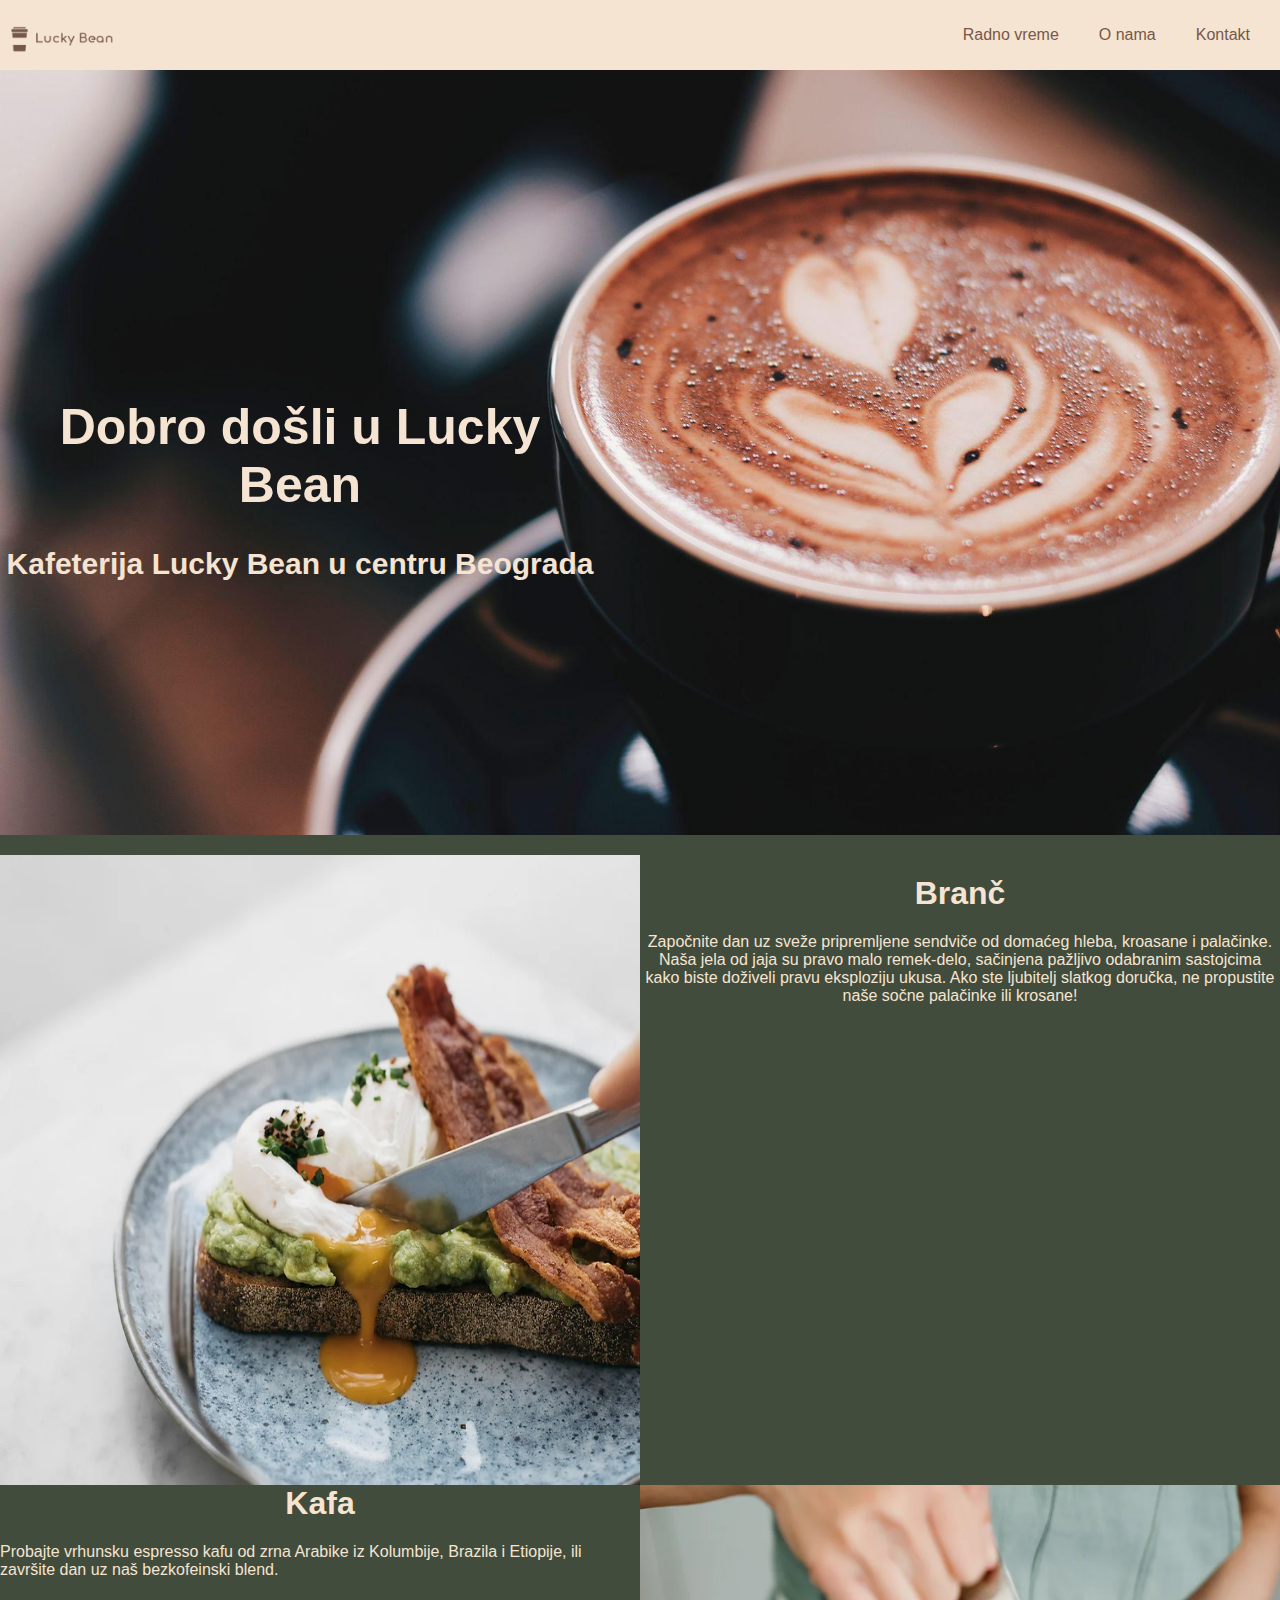
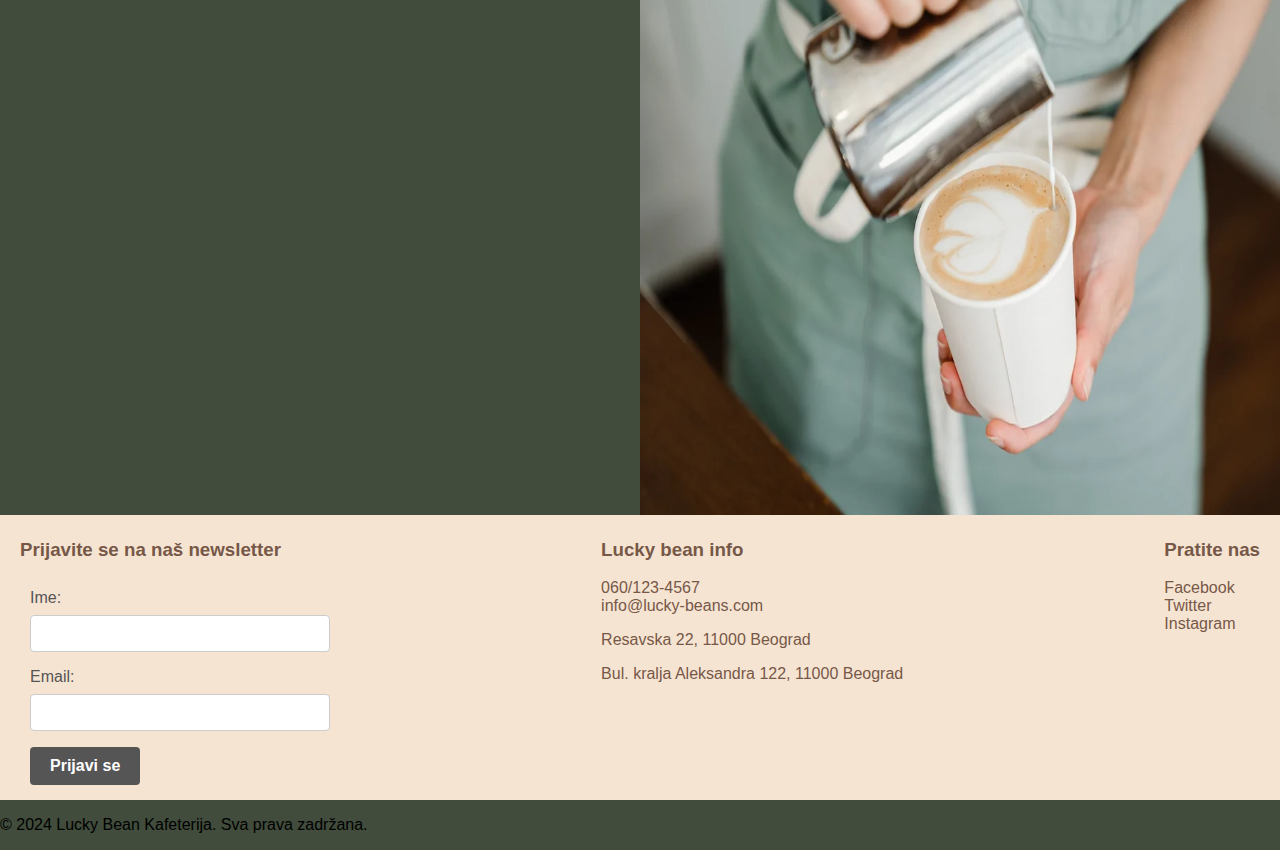
==== index.html @ 69b1a3d5 "Update index.html" ====
<!DOCTYPE html>

<head>
    <meta charset="UTF-8">
    <meta name="viewport" content="width=device-width, initial-scale=1.0">
    <meta name="description" content="Lucky Bean kafeterija u centru Beograda nudi jutarnju kafu, branč, sveže kroasane i najbolje espresso napitke od Arabike. Posetite nas za vrhunsko iskustvo.">
    <meta name="keywords" content="kafeterija Beograd, kafeterija centar, Lucky Bean kafeterija, jutarnja kafa, espresso kafa, kafeterija doručak, kafa Arabika, branč u Beogradu, kroasani, sveža kafa, najbolja kafeterija u Beogradu, Beograd kafeterije">
    <title>Lucky Bean - Najbolja kafeterija u Beogradu</title>
    <link rel="stylesheet" href="style/style2.css">
    <link rel="icon" href="icon.png">
</head>
<body>
    <header>
        <img class="logo" src="img/bean logo.PNG" alt="Lucky Bean logo - najbolja kafeterija u Beogradu">
        <nav>
            <ul class="nav-meni">
                 <li><a href="pages/hours.html" title="Pogledajte radno vreme Lucky Bean kafeterije">Radno vreme</a></li>
                <li><a href="pages/about.html" title="Saznajte više o kafeteriji Lucky Bean">O nama</a></li>
                <li><a href="pages/contact.html" title="Kontaktirajte kafeteriju Lucky Bean">Kontakt</a></li>
            </ul>
        </nav>
    </header>
    <main>
        <div class="hero-image">
            <div class="hero-card">
                <h1>Dobro došli u Lucky Bean</h1>
                <p>Kafeterija Lucky Bean u centru Beograda</p>
            </div>
        </div>
      <div class="meni">
        <div class="card-eat">
            <div class="slika1">
                <img src="img/imagecompressor/eat-min.jpg" alt="Branč u Beogradu sa svežim kroasanima i domaćim hlebom">
            </div>
            <div class="tekst1"> 
                <h1>Branč</h1>
                <p>Započnite dan uz sveže pripremljene sendviče od domaćeg hleba, kroasane i palačinke. Naša jela od jaja su pravo malo remek-delo, sačinjena pažljivo odabranim sastojcima kako biste doživeli pravu eksploziju ukusa. Ako ste ljubitelj slatkog doručka, ne propustite naše sočne palačinke ili krosane!</p>
            </div>
        </div>
        
            <div class="card-drink">
                <div class="slika2">
                    <img src="img/drink.jpg" alt="Espresso kafa od Arabike u Lucky Bean kafeteriji">
                </div>
                <div class="tekst2">
                    <h1>Kafa</h1>
                    <p>Probajte vrhunsku espresso kafu od zrna Arabike iz Kolumbije, Brazila i Etiopije, ili završite dan uz naš bezkofeinski blend.</p>
                    </p>
                </div>
             </div>
            </div>
              
        <div class="kontakt-info">
            <div class="news">
                <h3>Prijavite se na naš newsletter</h3>
    <form>
        <label for="name">Ime:</label>
        <input type="text" id="name" name="name" required>
        <label for="email">Email:</label>
        <input type="email" id="email" name="email" required>
        <button type="submit">Prijavi se</button>
    </form>
            </div>
            <div class="nase-informacije">
                <h3>Lucky bean info</h3>
                <a href="tel:+381601234567" title="Pozovite Lucky Bean">060/123-4567</a><br>
                <a href="mailto:info@lucky-beans.com" title="Pošaljite email Lucky Bean kafeteriji">info@lucky-beans.com</a>
                <p>Resavska 22, 11000 Beograd</p>
                <p>Bul. kralja Aleksandra 122, 11000 Beograd </p>
            </div>
            <div class="mreze">
               <h3>Pratite nas</h3>
            <a href="#" target="_blank">Facebook</a>
            <a href="#" target="_blank">Twitter</a>
            <a href="#" target="_blank">Instagram</a>
            </div>
        </div>
    </main>
    <footer>
        <p>&copy; 2024 Lucky Bean Kafeterija. Sva prava zadržana.</p>
    </footer>
</body>
---- style/style2.css ----
.kontakt-info,.mreze a,.nav-meni li a,form{color:var(--BROWN)}form,nav{padding:10px}input,textarea{box-sizing:border-box}.logo,button{cursor:pointer}.card-eat .tekst1,.forma,.forma h1,.radnovreme,.radnovreme h1,.radnovreme ul,.tekst,.tekst1 h1 p,.tekst2 h1 p,h1,input,textarea{text-align:center}.hero-image,.sati{background-repeat:no-repeat;background-size:cover}:root{--TAMNA:#414c3c;--CAPP:#c59d90;--KREM:#f6e4d2;--BROWN:#765848}body,html{margin:0;padding:0;background-color:var(--TAMNA);font-family:'Gill Sans','Gill Sans MT',Calibri,'Trebuchet MS',sans-serif}.forma,.kontakt-info,header,nav{display:flex;background-color:var(--KREM)}header{justify-content:flex-end;align-items:center}nav{justify-content:space-between;align-items:center}.logo{width:120px;margin-right:auto}.nav-meni{list-style:none;display:flex;justify-content:space-between;align-items:center}.nav-meni ul li{margin-right:25px;font-size:medium;display:inline-block;position:relative}.nav-meni li a{text-decoration:none;padding:0 20px;transition:none}.nav-meni a:hover{color:#7c9172}.hero-image{background-image:url(../img/imagecompressor/hero-min.jpg);height:85vh;display:flex;align-items:center;justify-content:left}.hero-image .hero-card{width:600px;text-align:center;height:150px}.hero-image .hero-card h1{color:var(--KREM);font-size:50px;font-weight:700}.hero-image .hero-card p{font-size:30px;font-weight:700;color:var(--KREM)}.meni{width:100%;height:140vh}.card-eat .slika1{width:50%;height:70vh;float:left}.card-drink .slika2,.card-eat .tekst1{width:50%;height:70vh;float:right}.slika1 img,.slika2 img{width:100%;height:70vh}.card-eat .tekst1{justify-content:center;color:var(--KREM)}.tekst1 h1 p{position:relative;top:100px}.tekst2 h1 p{position:relative;top:150px}.card-drink .tekst2{width:80vw;color:var(--KREM)}.kontakt-info{justify-content:space-between;flex-wrap:wrap;padding:5px 20px}.mreze a{display:flex;margin:auto;text-decoration:none}form{border-radius:8px;width:300px}button:hover{background-color:var(--CAPP);transition:.5s;background-color:#414c3c}.forma{margin:30px 30px 30px 90px;align-items:center;justify-content:center;height:80vh;width:85vw;border-radius:25px;padding:20px}.forma h1{color:#555;font-family:cursive}.radnovreme h1,.tekst h2{font-family:cursive;color:#f6e4d2}label{display:block;margin-bottom:8px;color:#555}input,textarea{width:100%;padding:10px;margin-bottom:16px;border:1px solid #ccc;border-radius:4px}button{background-color:var(--BROWN);color:var(--KREM);font-weight:bolder;background-color:#555;color:#fff;padding:10px 20px;border:none;border-radius:4px;font-size:16px}.about1{width:100%;height:72vh}.slikaa,.tekst{background-color:#f6e4d2;width:46%;height:70vh;margin-top:10px}.tekst h1{font-size:24px}.tekst h2{font-size:28px}.tekst{margin-left:20px;float:left;border-radius:15px;font-size:18px}.slikaa{margin-right:40px;float:right}.slikaa img{margin-top:10px;margin-left:20px;width:95%;height:95%}.donjideo{margin-right:0;margin-top:30px;width:100%;height:13.5vh;background-color:#765848}.donjideo img{position:relative;height:90px;width:100px;animation:6s linear infinite move;margin-left:50vw;margin-top:50px;transform:translateX(-50%) translateY(-50%)}@keyframes move{50%{transform:translateX(50vw) translateY(-50%)}50.001%{transform:translateX(-60vw) translateY(-50%)}}.radnovreme ul,h1{margin-top:20px;list-style:none}.radnovreme h2,.radnovreme ul{margin-top:20px}.radnovreme{justify-content:center;background-color:rgba(124,145,114,.8);border-radius:8px;height:40vh;width:40%;margin:180px auto auto}.radnovreme h1{font-weight:600}.radnovreme li{font-size:large;font-style:italic;color:#282e24;font-weight:900}.sati{background-image:url('../img/Gallery\ of\ Steel\ Moment\ Coffee\ Shop\ and\ Bakery\ _\ Assemble\ Project\ \ -\ 20.jpeg');height:100vh}.nase-informacije a{color:inherit;text-decoration:none}
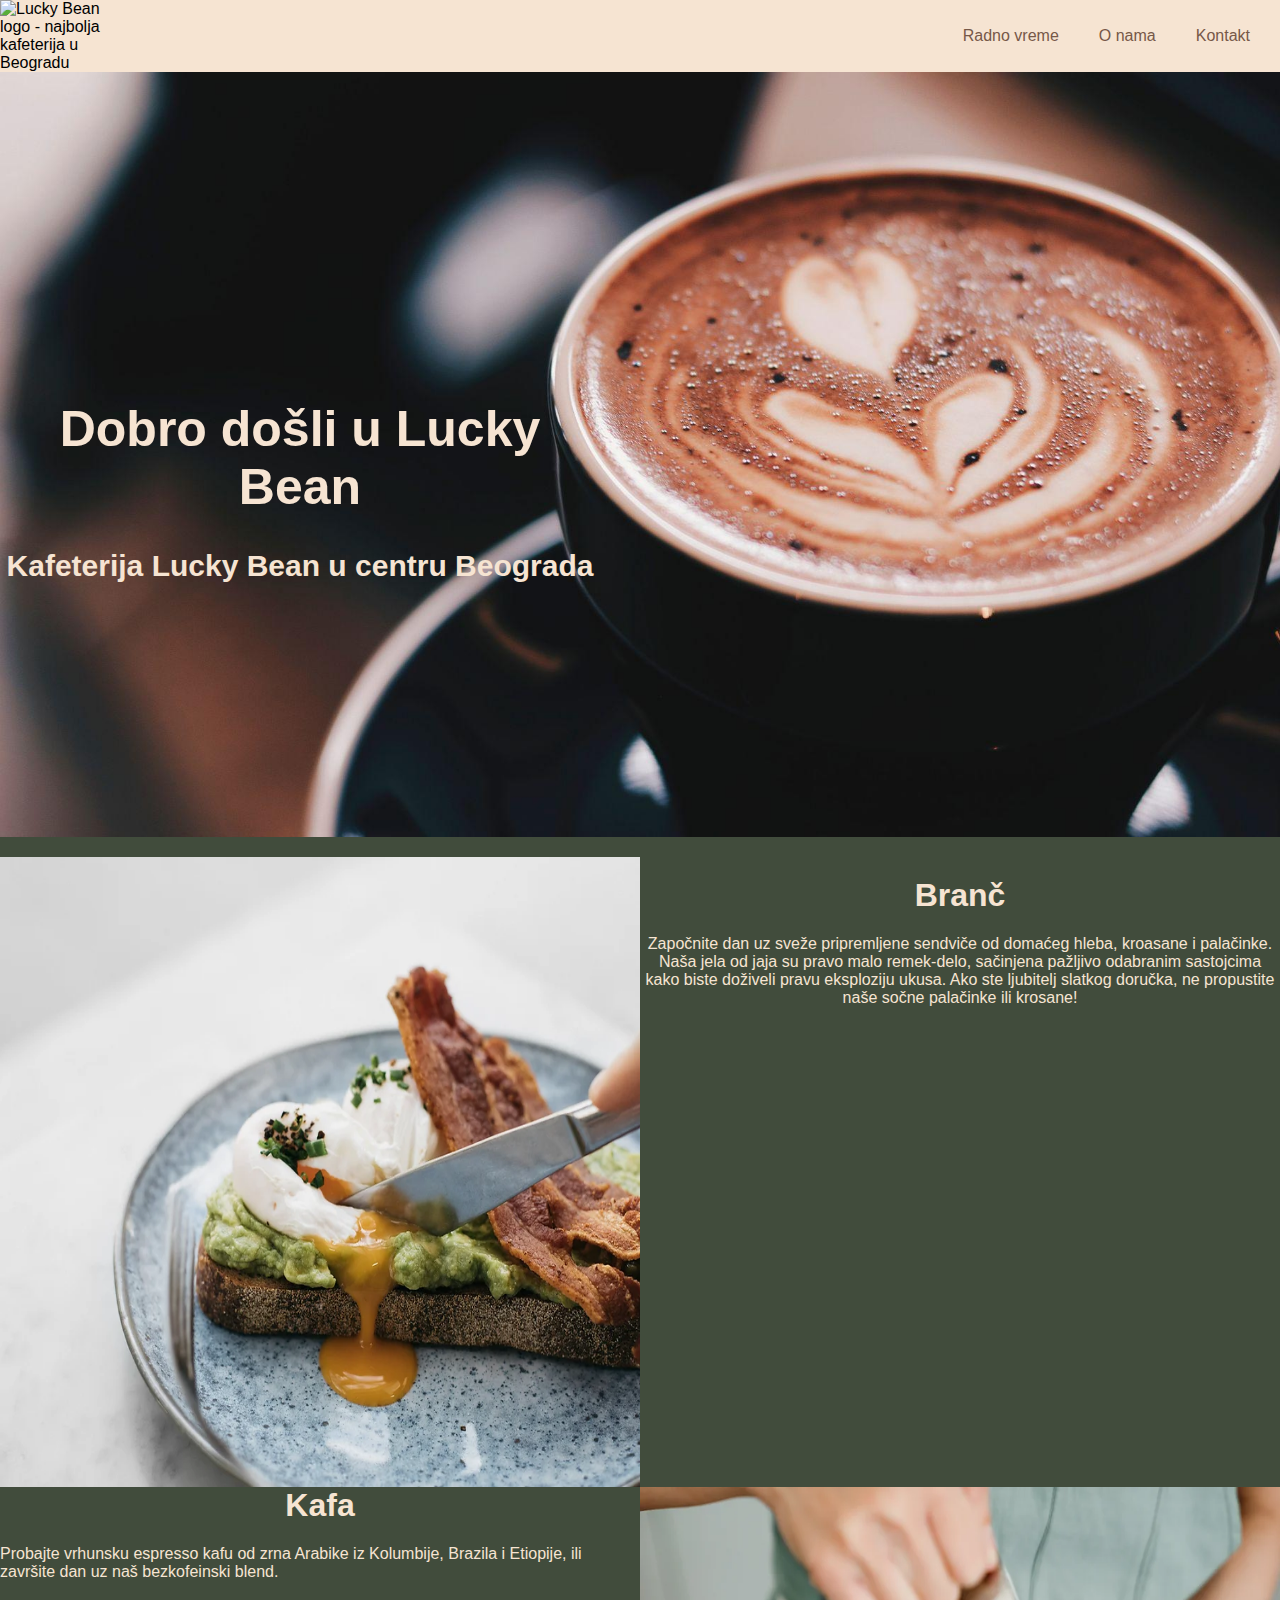
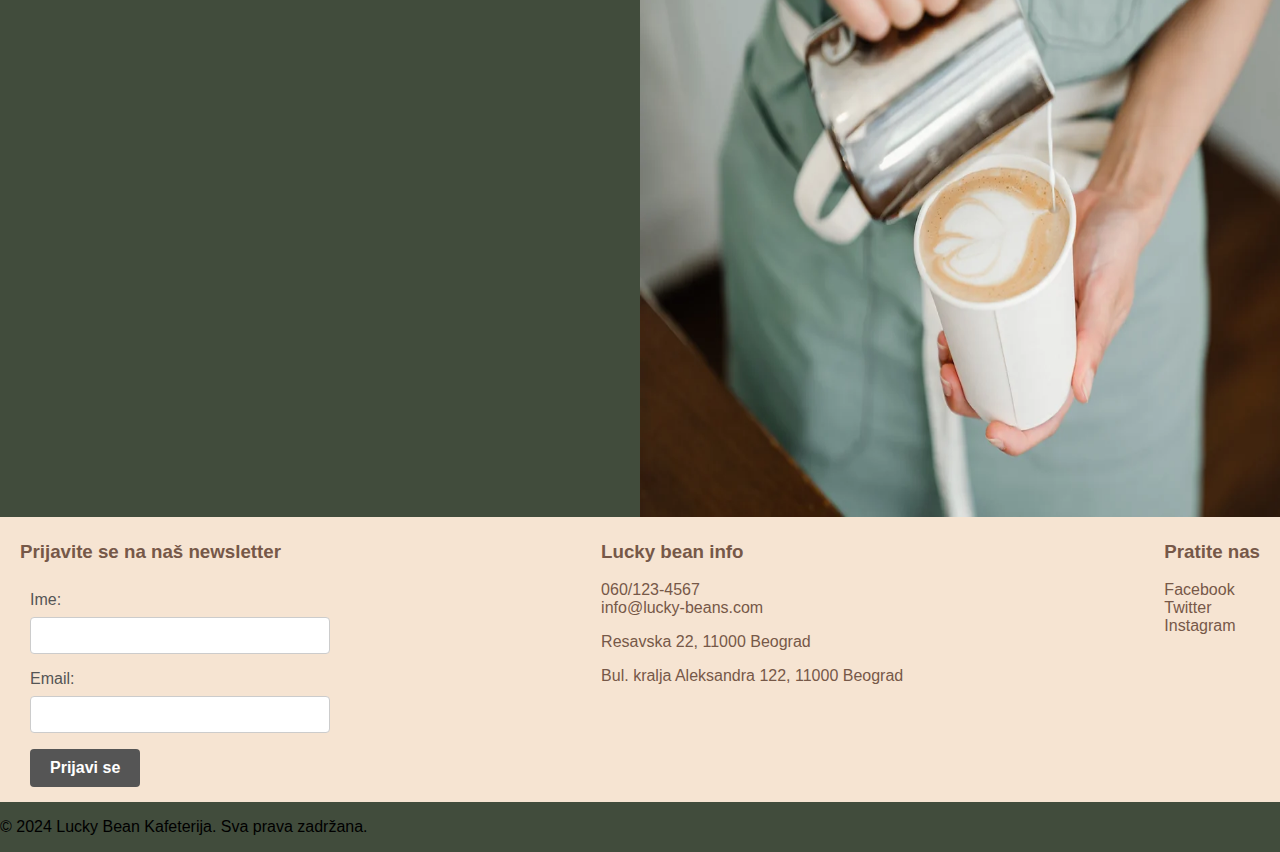
==== commit f14b5b3f: "Update index.html" ====
--- a/index.html
+++ b/index.html
@@ -11,7 +11,7 @@
 </head>
 <body>
     <header>
-        <img class="logo" src="img/bean logo.PNG" alt="Lucky Bean logo - najbolja kafeterija u Beogradu">
+        <img class="logo" src="img/bean-logo.PNG" alt="Lucky Bean logo - najbolja kafeterija u Beogradu">
         <nav>
             <ul class="nav-meni">
                  <li><a href="pages/hours.html" title="Pogledajte radno vreme Lucky Bean kafeterije">Radno vreme</a></li>
@@ -45,7 +45,6 @@
                 <div class="tekst2">
                     <h1>Kafa</h1>
                     <p>Probajte vrhunsku espresso kafu od zrna Arabike iz Kolumbije, Brazila i Etiopije, ili završite dan uz naš bezkofeinski blend.</p>
-                    </p>
                 </div>
              </div>
             </div>
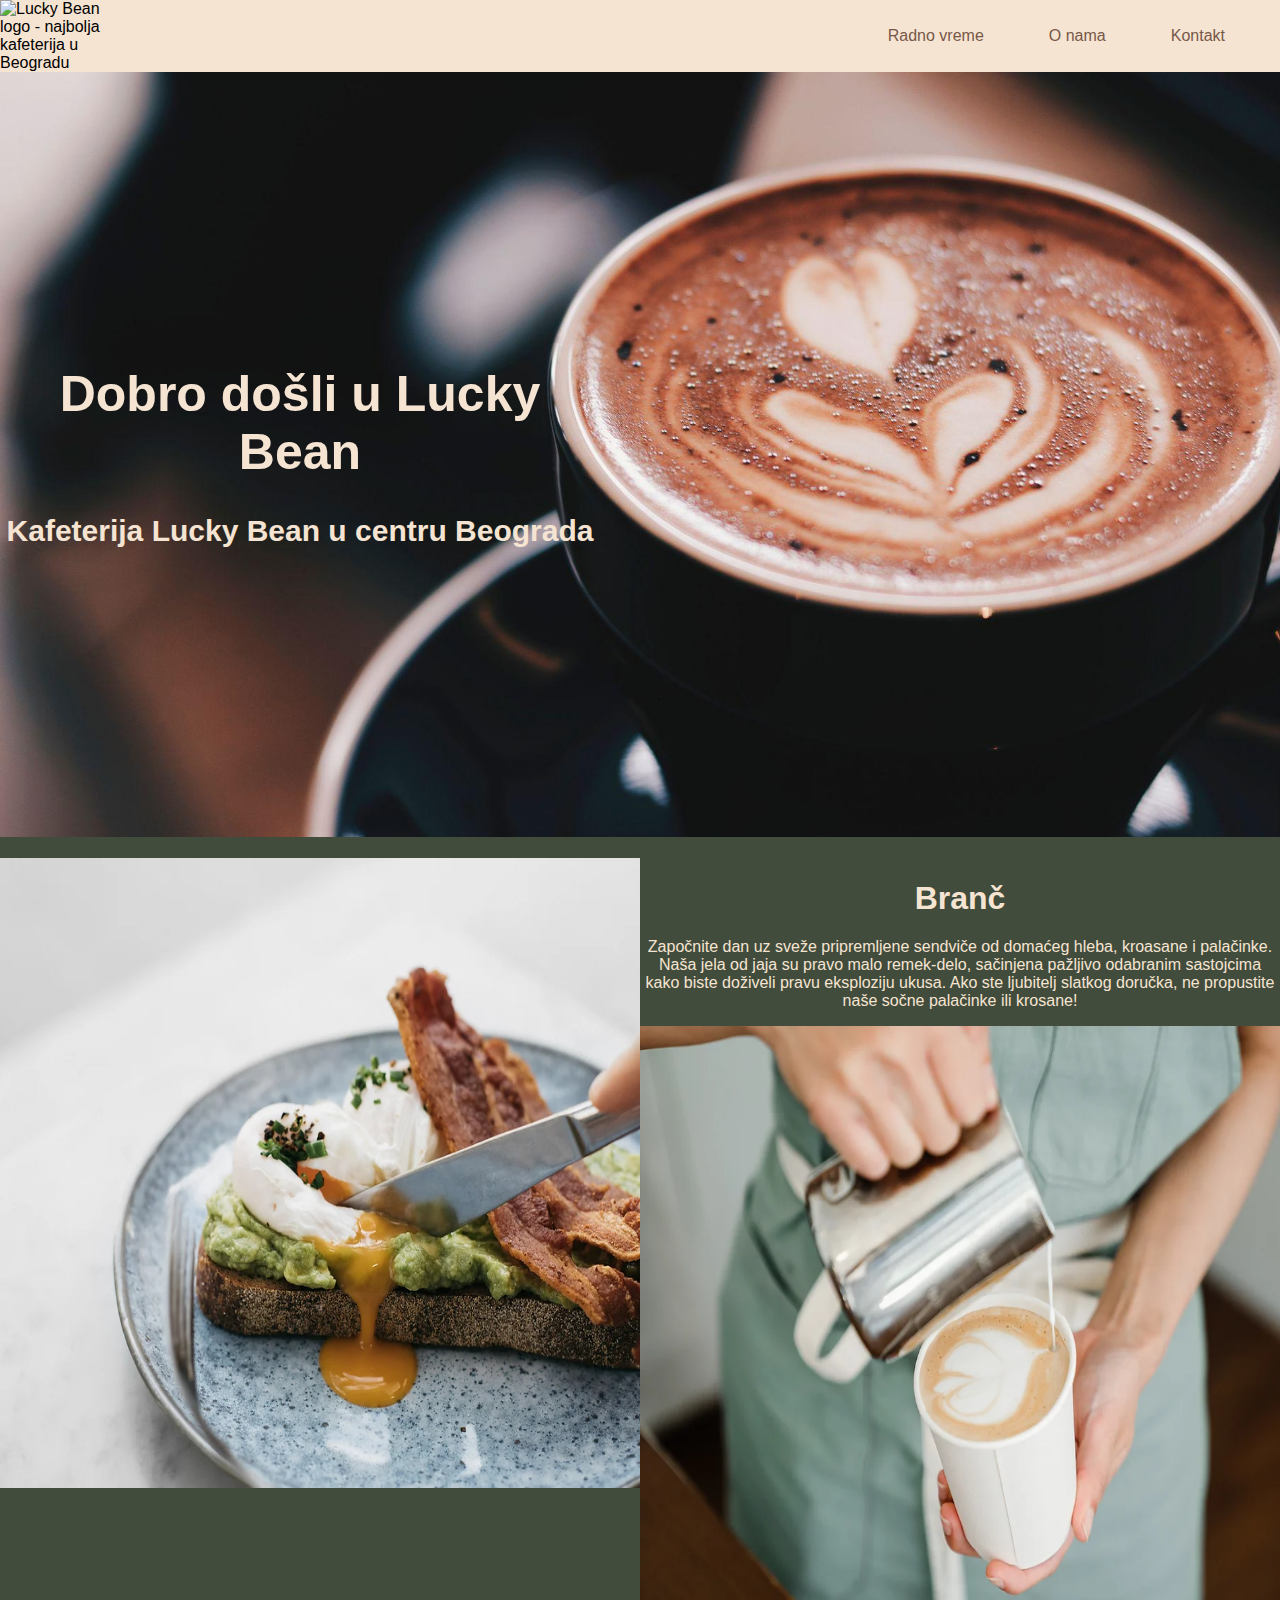
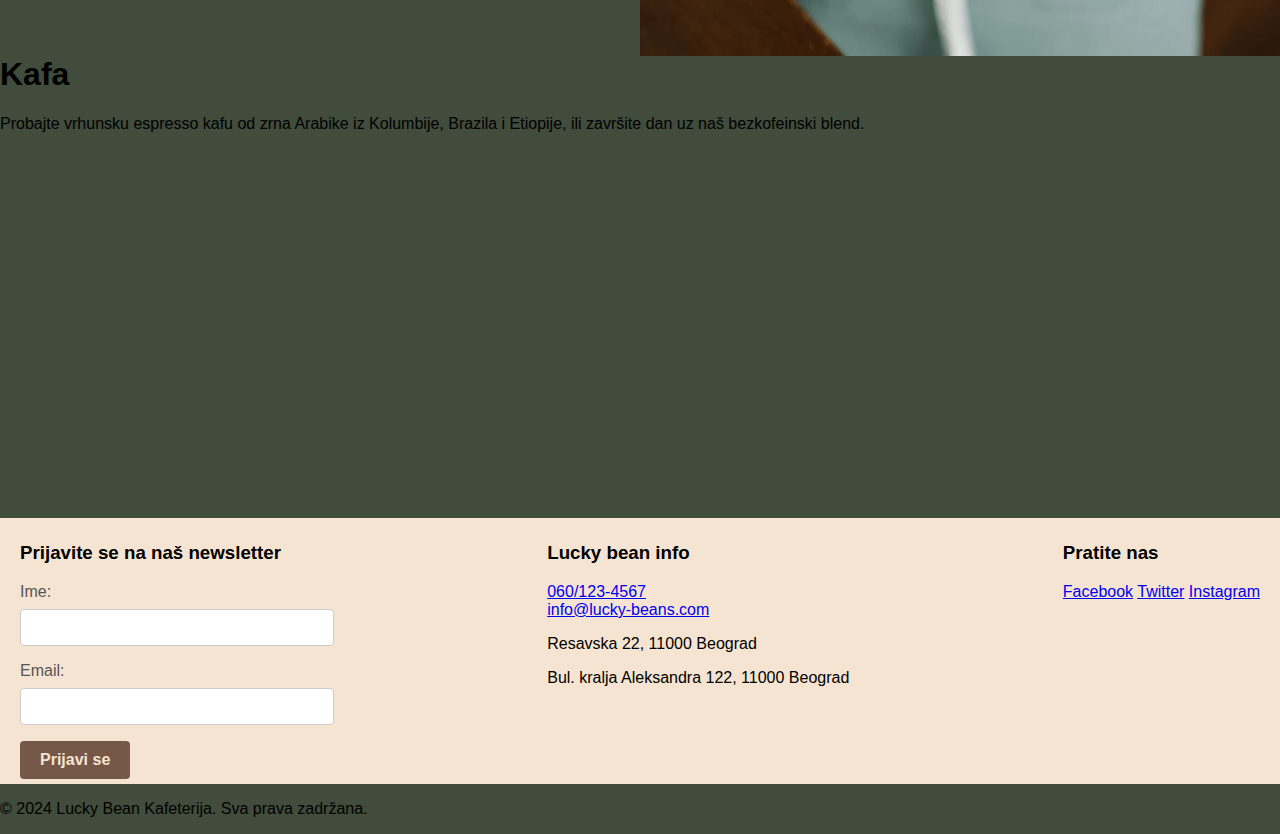
==== commit 1e10690d: "Update index.html" ====
--- a/index.html
+++ b/index.html
@@ -6,7 +6,7 @@
     <meta name="description" content="Lucky Bean kafeterija u centru Beograda nudi jutarnju kafu, branč, sveže kroasane i najbolje espresso napitke od Arabike. Posetite nas za vrhunsko iskustvo.">
     <meta name="keywords" content="kafeterija Beograd, kafeterija centar, Lucky Bean kafeterija, jutarnja kafa, espresso kafa, kafeterija doručak, kafa Arabika, branč u Beogradu, kroasani, sveža kafa, najbolja kafeterija u Beogradu, Beograd kafeterije">
     <title>Lucky Bean - Najbolja kafeterija u Beogradu</title>
-    <link rel="stylesheet" href="style/style2.css">
+    <link rel="stylesheet" href="style/style.css">
     <link rel="icon" href="icon.png">
 </head>
 <body>
--- a/style/style.css
+++ b/style/style.css
@@ -0,0 +1,192 @@
+:root {
+    --TAMNA: #414c3c;
+    --CAPP: #c59d90;
+    --KREM: #f6e4d2;
+    --BROWN: #765848;
+}
+
+body, html {
+    margin: 0;
+    padding: 0;
+    background-color: var(--TAMNA);
+    font-family: 'Gill Sans', 'Gill Sans MT', Calibri, 'Trebuchet MS', sans-serif;
+}
+
+.logo {
+    width: 120px;
+    margin-right: auto;
+    cursor: pointer;
+}
+
+header {
+    display: flex;
+    justify-content: flex-end;
+    align-items: center;
+    background-color: var(--KREM);
+}
+
+nav {
+    display: flex;
+    justify-content: space-between;
+    align-items: center;
+    padding: 10px;
+}
+
+.nav-meni {
+    list-style: none;
+    display: flex;
+    justify-content: space-between;
+    align-items: center;
+    margin: 0;
+    padding: 0;
+}
+
+.nav-meni li {
+    margin-right: 25px;
+    font-size: medium;
+    position: relative;
+}
+
+.nav-meni li a {
+    text-decoration: none;
+    color: var(--BROWN);
+    padding: 0 20px;
+    transition: color 0.3s;
+}
+
+.nav-meni li a:hover {
+    color: #7c9172;
+}
+
+.hero-image {
+    background-image: url(../img/imagecompressor/hero-min.jpg);
+    height: 85vh;
+    display: flex;
+    align-items: center;
+    justify-content: left;
+    background-repeat: no-repeat;
+    background-size: cover;
+}
+
+.hero-image .hero-card {
+    width: 600px;
+    text-align: center;
+}
+
+.hero-image .hero-card h1 {
+    color: var(--KREM);
+    font-size: 50px;
+    font-weight: 700;
+}
+
+.hero-image .hero-card p {
+    font-size: 30px;
+    font-weight: 700;
+    color: var(--KREM);
+}
+
+.meni {
+    width: 100%;
+    height: 140vh;
+}
+
+.card-eat .slika1,
+.card-drink .slika2 {
+    width: 50%;
+    height: 70vh;
+    float: left;
+}
+
+.card-eat .slika1 img,
+.card-drink .slika2 img {
+    width: 100%;
+    height: 100%;
+}
+
+.card-eat .tekst1 {
+    width: 50%;
+    float: right;
+    text-align: center;
+    color: var(--KREM);
+}
+
+.kontakt-info {
+    display: flex;
+    justify-content: space-between;
+    flex-wrap: wrap;
+    padding: 5px 20px;
+    background-color: var(--KREM);
+}
+
+.forma {
+    display: flex;
+    flex-direction: column;
+    align-items: center;
+    justify-content: center;
+    background-color: var(--KREM);
+    border-radius: 8px;
+    padding: 20px;
+    margin: 30px auto;
+    width: 85vw;
+    height: 80vh;
+}
+
+.forma h1 {
+    color: #555;
+    font-family: cursive;
+}
+
+label {
+    display: block;
+    margin-bottom: 8px;
+    color: #555;
+}
+
+input,
+textarea {
+    width: 100%;
+    padding: 10px;
+    margin-bottom: 16px;
+    border: 1px solid #ccc;
+    border-radius: 4px;
+    box-sizing: border-box;
+}
+
+button {
+    background-color: var(--BROWN);
+    color: var(--KREM);
+    font-weight: bolder;
+    padding: 10px 20px;
+    border: none;
+    border-radius: 4px;
+    font-size: 16px;
+    cursor: pointer;
+    transition: background-color 0.5s;
+}
+
+button:hover {
+    background-color: #414c3c;
+}
+
+.donjideo {
+    width: 100%;
+    height: 13.5vh;
+    background-color: var(--BROWN);
+    margin-top: 30px;
+}
+
+.donjideo img {
+    position: relative;
+    height: 90px;
+    width: 100px;
+    animation: move 6s linear infinite;
+}
+
+@keyframes move {
+    50% {
+        transform: translateX(50vw);
+    }
+    50.001% {
+        transform: translateX(-60vw);
+    }
+}
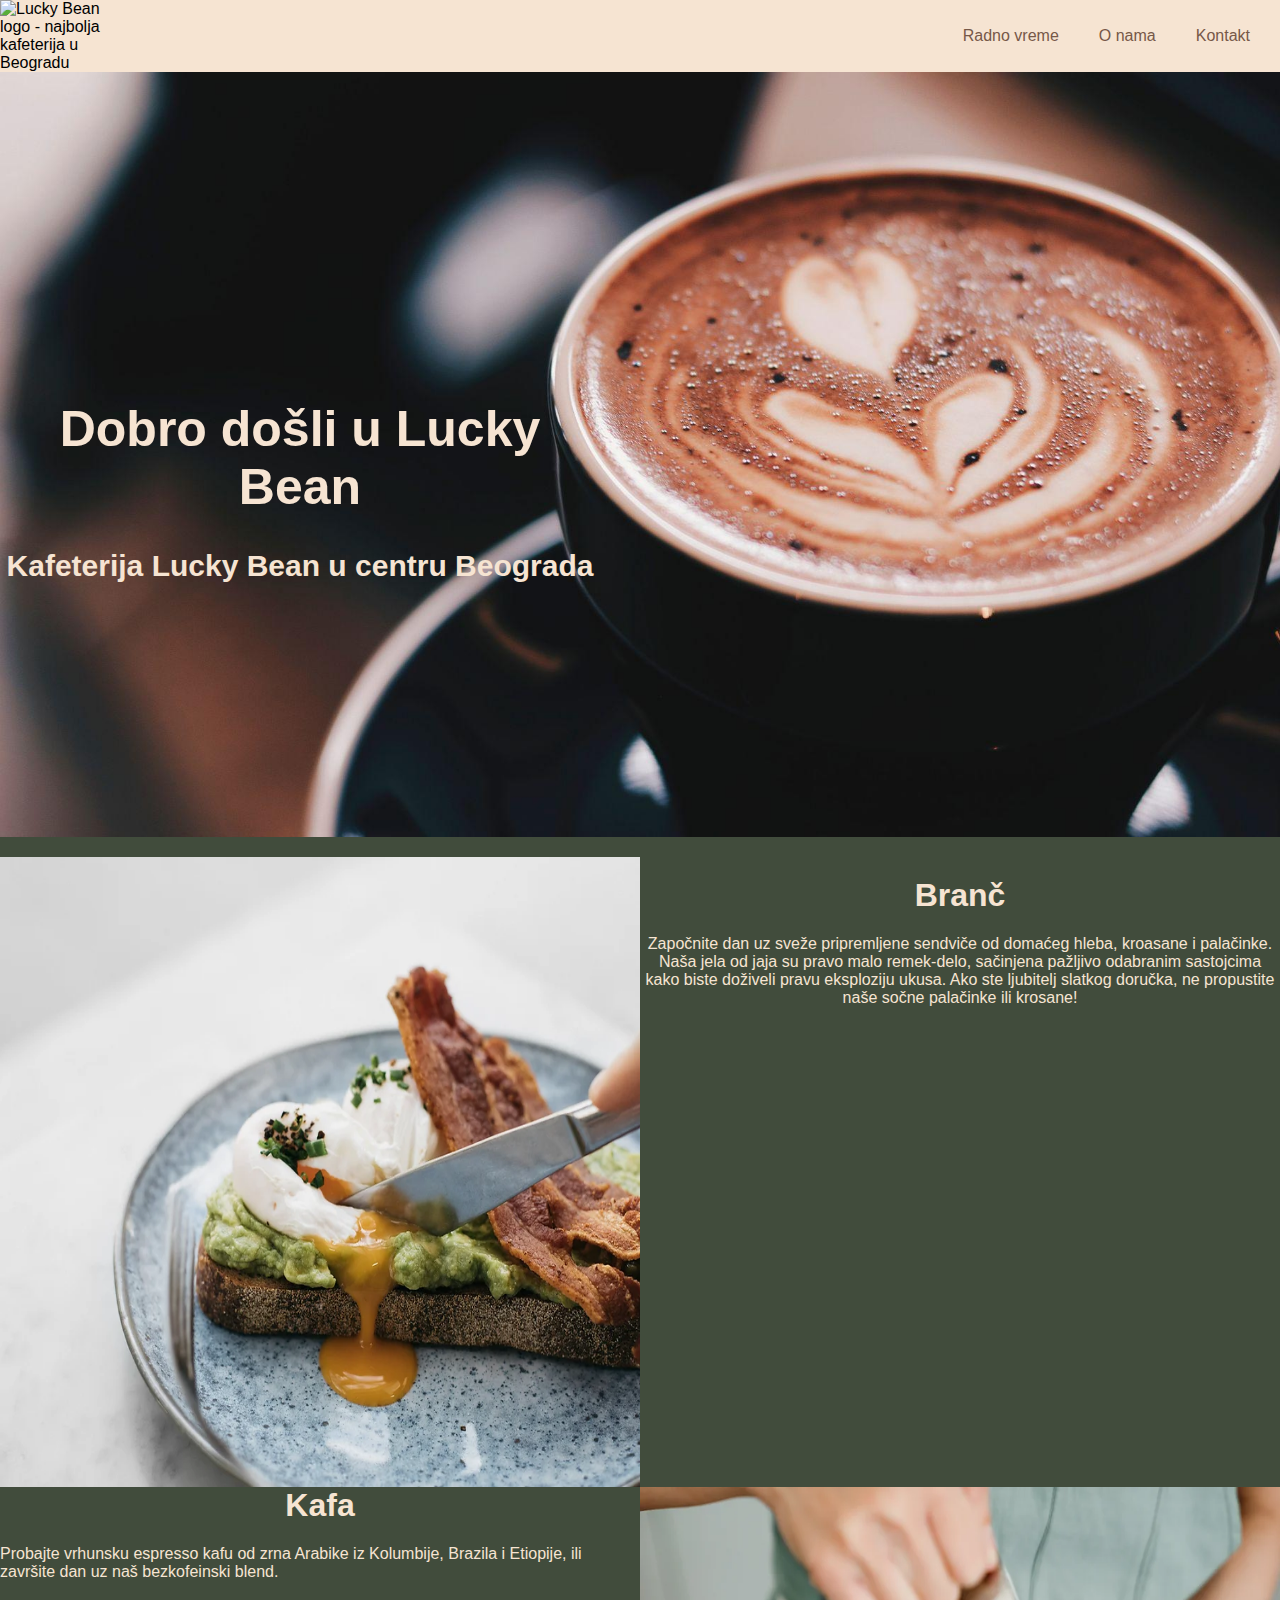
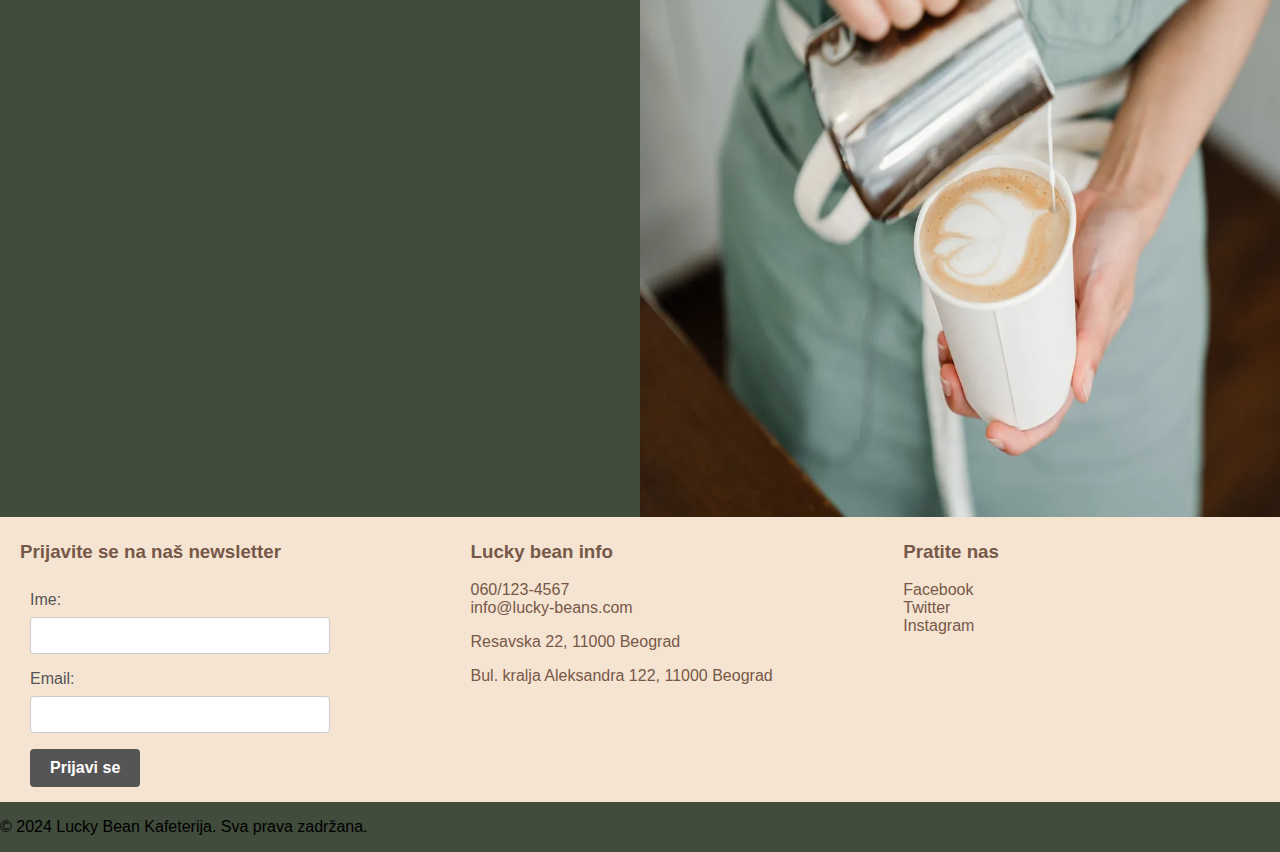
==== commit 42755fc3: "Update index.html" ====
--- a/index.html
+++ b/index.html
@@ -6,10 +6,21 @@
     <meta name="description" content="Lucky Bean kafeterija u centru Beograda nudi jutarnju kafu, branč, sveže kroasane i najbolje espresso napitke od Arabike. Posetite nas za vrhunsko iskustvo.">
     <meta name="keywords" content="kafeterija Beograd, kafeterija centar, Lucky Bean kafeterija, jutarnja kafa, espresso kafa, kafeterija doručak, kafa Arabika, branč u Beogradu, kroasani, sveža kafa, najbolja kafeterija u Beogradu, Beograd kafeterije">
     <title>Lucky Bean - Najbolja kafeterija u Beogradu</title>
-    <link rel="stylesheet" href="style/style.css">
+    <link rel="stylesheet" href="style/style2.css">
     <link rel="icon" href="icon.png">
+    
+ <meta property="og:title" content="Lucky Bean Kafeterija - Najbolja kafa u Beogradu" />
+    <meta property="og:description" content="Dobrodošli u Lucky Bean, mesto gde uživate u jutarnjoj kafi, svežim kroasanima i najboljim branč obrocima u Beogradu!" />
+    <meta property="og:image" content="https://mili-cosovic.github.io/Luckybean/img/hero-image.jpg" />
+    <meta property="og:url" content="https://mili-cosovic.github.io/Luckybean/" />
+    <meta property="og:type" content="website" />
+    <meta property="og:locale" content="sr_RS" />
+    
 </head>
 <body>
+    <div id="fb-root"></div>
+<script async defer crossorigin="anonymous" src="https://connect.facebook.net/sr_RS/sdk.js#xfbml=1&version=v21.0"></script>
+
     <header>
         <img class="logo" src="img/bean-logo.PNG" alt="Lucky Bean logo - najbolja kafeterija u Beogradu">
         <nav>
@@ -73,6 +84,19 @@
             <a href="#" target="_blank">Twitter</a>
             <a href="#" target="_blank">Instagram</a>
             </div>
+             <div class="fb-share-button" 
+         data-href="https://mili-cosovic.github.io/Luckybean/" 
+         data-layout="button" 
+         data-size="large">
+    </div>
+    <div class="fb-like" 
+         data-href="https://mili-cosovic.github.io/Luckybean/" 
+         data-width="" 
+         data-layout="button" 
+         data-action="like" 
+         data-size="large" 
+         data-share="true">
+    </div>
         </div>
     </main>
     <footer>
--- a/style/style2.css
+++ b/style/style2.css
@@ -0,0 +1 @@
+.kontakt-info,.mreze a,.nav-meni li a,form{color:var(--BROWN)}form,nav{padding:10px}input,textarea{box-sizing:border-box}.logo,button{cursor:pointer}.card-eat .tekst1,.forma,.forma h1,.radnovreme,.radnovreme h1,.radnovreme ul,.tekst,.tekst1 h1 p,.tekst2 h1 p,h1,input,textarea{text-align:center}.hero-image,.sati{background-repeat:no-repeat;background-size:cover}:root{--TAMNA:#414c3c;--CAPP:#c59d90;--KREM:#f6e4d2;--BROWN:#765848}body,html{margin:0;padding:0;background-color:var(--TAMNA);font-family:'Gill Sans','Gill Sans MT',Calibri,'Trebuchet MS',sans-serif}.forma,.kontakt-info,header,nav{display:flex;background-color:var(--KREM)}header{justify-content:flex-end;align-items:center}nav{justify-content:space-between;align-items:center}.logo{width:120px;margin-right:auto}.nav-meni{list-style:none;display:flex;justify-content:space-between;align-items:center}.nav-meni ul li{margin-right:25px;font-size:medium;display:inline-block;position:relative}.nav-meni li a{text-decoration:none;padding:0 20px;transition:none}.nav-meni a:hover{color:#7c9172}.hero-image{background-image:url(../img/imagecompressor/hero-min.jpg);height:85vh;display:flex;align-items:center;justify-content:left}.hero-image .hero-card{width:600px;text-align:center;height:150px}.hero-image .hero-card h1{color:var(--KREM);font-size:50px;font-weight:700}.hero-image .hero-card p{font-size:30px;font-weight:700;color:var(--KREM)}.meni{width:100%;height:140vh}.card-eat .slika1{width:50%;height:70vh;float:left}.card-drink .slika2,.card-eat .tekst1{width:50%;height:70vh;float:right}.slika1 img,.slika2 img{width:100%;height:70vh}.card-eat .tekst1{justify-content:center;color:var(--KREM)}.tekst1 h1 p{position:relative;top:100px}.tekst2 h1 p{position:relative;top:150px}.card-drink .tekst2{width:80vw;color:var(--KREM)}.kontakt-info{justify-content:space-between;flex-wrap:wrap;padding:5px 20px}.mreze a{display:flex;margin:auto;text-decoration:none}form{border-radius:8px;width:300px}button:hover{background-color:var(--CAPP);transition:.5s;background-color:#414c3c}.forma{margin:30px 30px 30px 90px;align-items:center;justify-content:center;height:80vh;width:85vw;border-radius:25px;padding:20px}.forma h1{color:#555;font-family:cursive}.radnovreme h1,.tekst h2{font-family:cursive;color:#f6e4d2}label{display:block;margin-bottom:8px;color:#555}input,textarea{width:100%;padding:10px;margin-bottom:16px;border:1px solid #ccc;border-radius:4px}button{background-color:var(--BROWN);color:var(--KREM);font-weight:bolder;background-color:#555;color:#fff;padding:10px 20px;border:none;border-radius:4px;font-size:16px}.about1{width:100%;height:72vh}.slikaa,.tekst{background-color:#f6e4d2;width:46%;height:70vh;margin-top:10px}.tekst h1{font-size:24px}.tekst h2{font-size:28px}.tekst{margin-left:20px;float:left;border-radius:15px;font-size:18px}.slikaa{margin-right:40px;float:right}.slikaa img{margin-top:10px;margin-left:20px;width:95%;height:95%}.donjideo{margin-right:0;margin-top:30px;width:100%;height:13.5vh;background-color:#765848}.donjideo img{position:relative;height:90px;width:100px;animation:6s linear infinite move;margin-left:50vw;margin-top:50px;transform:translateX(-50%) translateY(-50%)}@keyframes move{50%{transform:translateX(50vw) translateY(-50%)}50.001%{transform:translateX(-60vw) translateY(-50%)}}.radnovreme ul,h1{margin-top:20px;list-style:none}.radnovreme h2,.radnovreme ul{margin-top:20px}.radnovreme{justify-content:center;background-color:rgba(124,145,114,.8);border-radius:8px;height:40vh;width:40%;margin:180px auto auto}.radnovreme h1{font-weight:600}.radnovreme li{font-size:large;font-style:italic;color:#282e24;font-weight:900}.sati{background-image:url('../img/Gallery\ of\ Steel\ Moment\ Coffee\ Shop\ and\ Bakery\ _\ Assemble\ Project\ \ -\ 20.jpeg');height:100vh}.nase-informacije a{color:inherit;text-decoration:none}
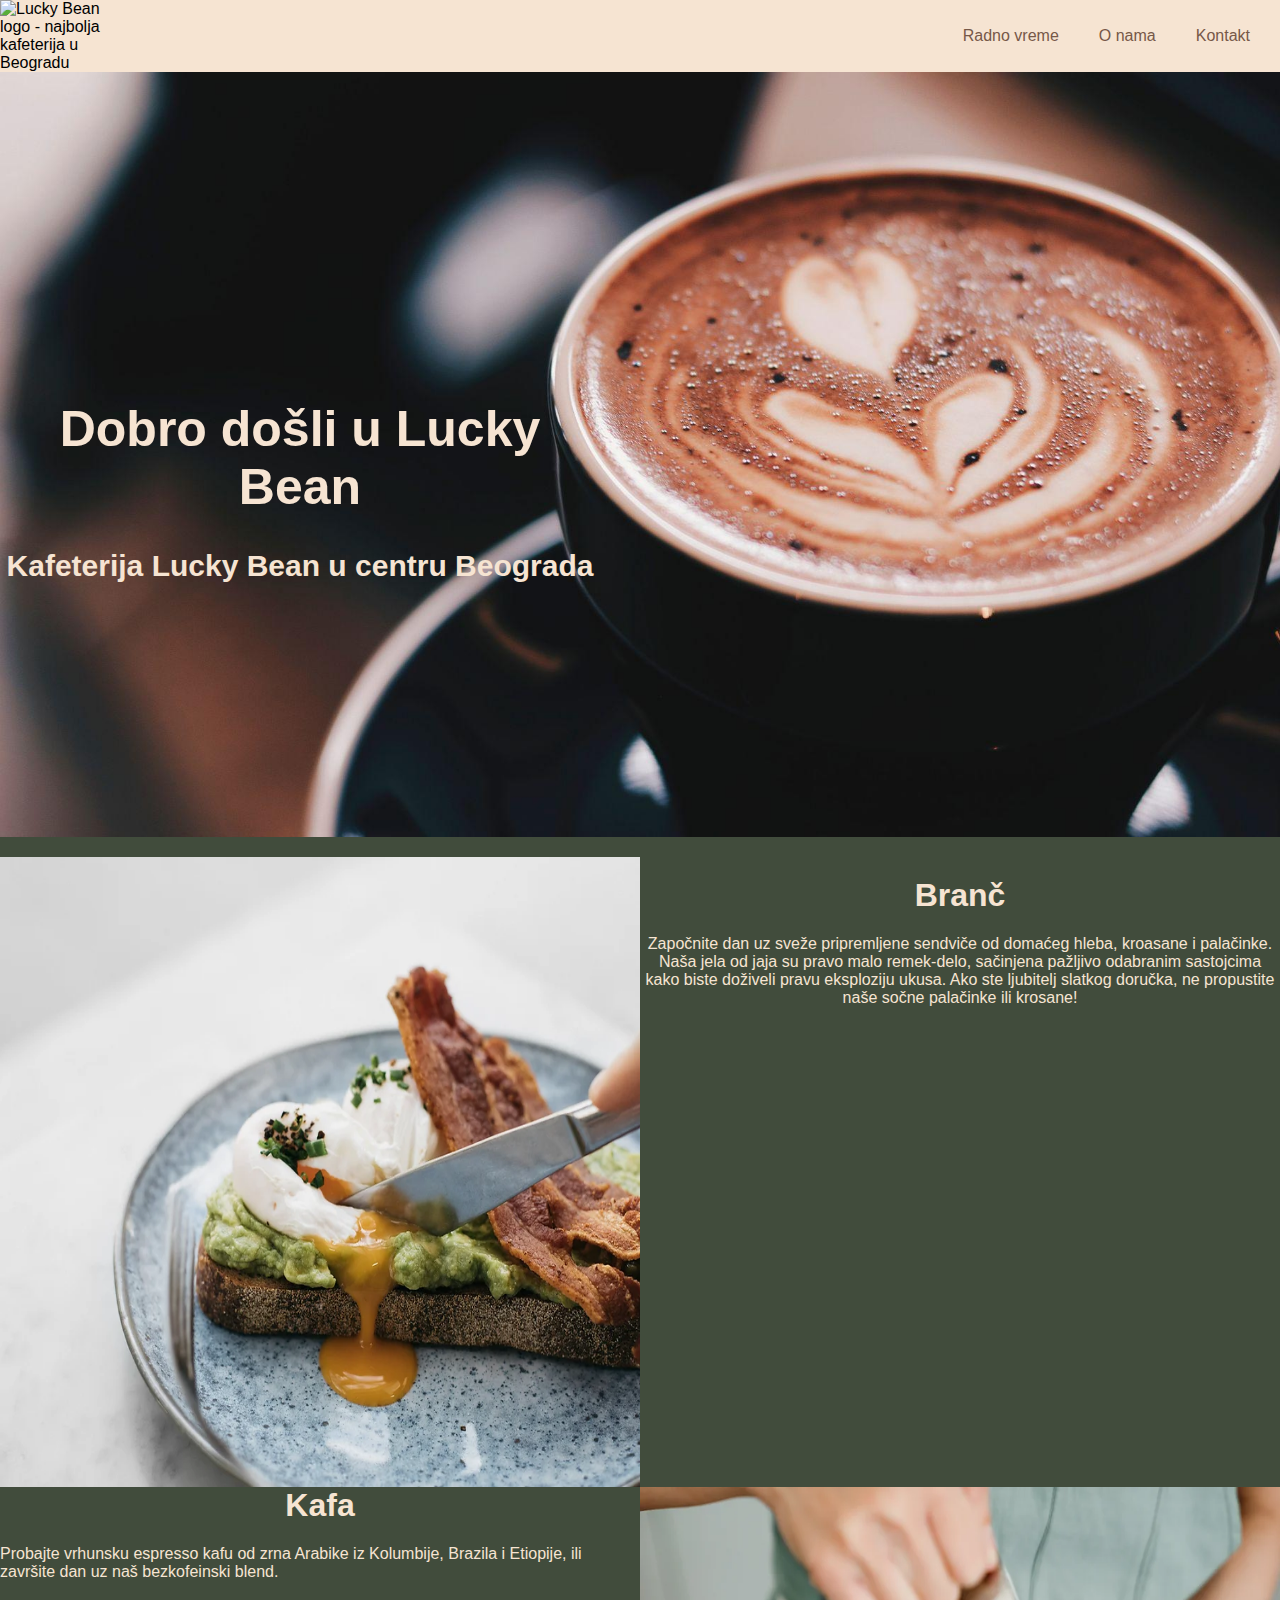
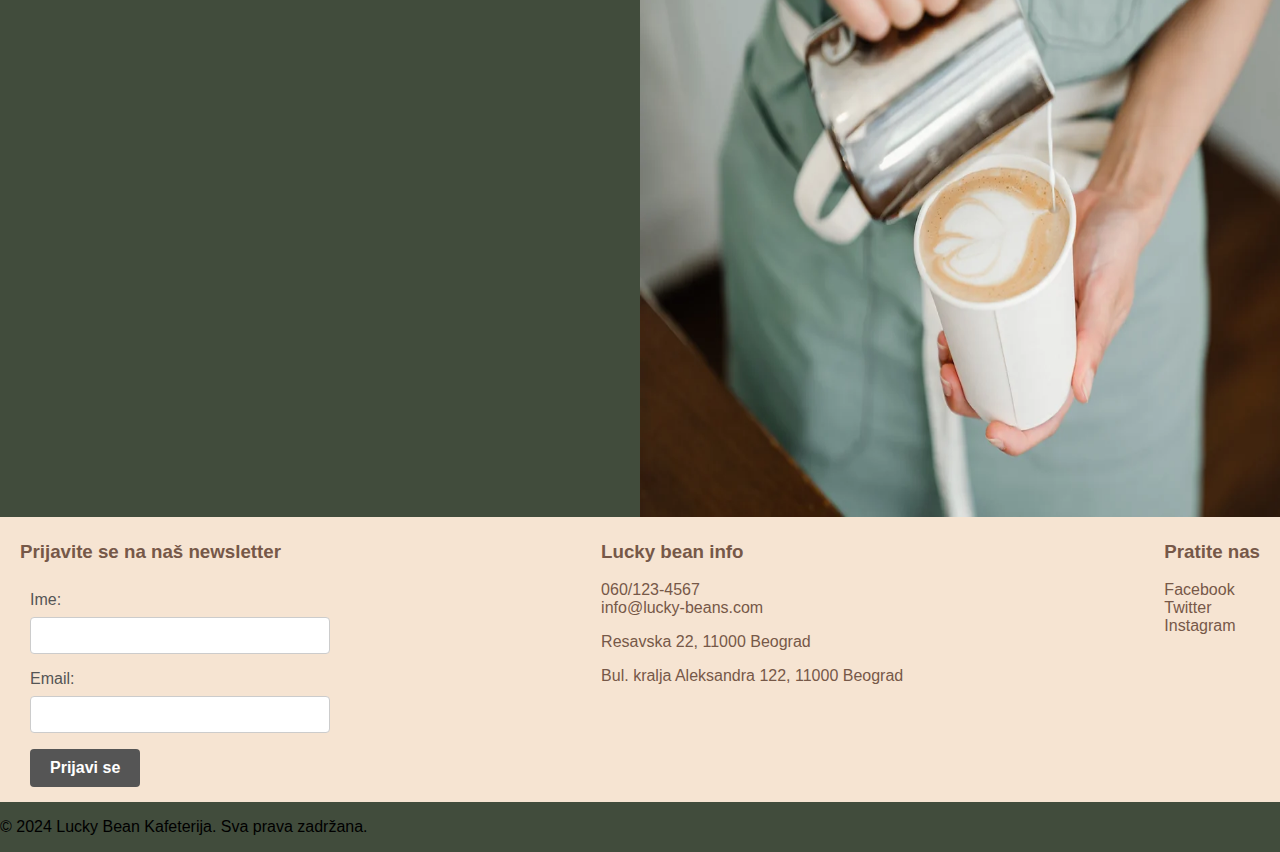
==== commit f11ff38d: "Update index.html" ====
--- a/index.html
+++ b/index.html
@@ -78,31 +78,27 @@
                 <p>Resavska 22, 11000 Beograd</p>
                 <p>Bul. kralja Aleksandra 122, 11000 Beograd </p>
             </div>
-            <div class="mreze">
-               <h3>Pratite nas</h3>
+             <div class="mreze">
+            <h3>Pratite nas</h3>
             <a href="#" target="_blank">Facebook</a>
             <a href="#" target="_blank">Twitter</a>
             <a href="#" target="_blank">Instagram</a>
+            <div class="fb-share-button" 
+                 data-href="https://mili-cosovic.github.io/Luckybean/" 
+                 data-layout="button" 
+                 data-size="large">
             </div>
-             <div class="fb-share-button" 
-         data-href="https://mili-cosovic.github.io/Luckybean/" 
-         data-layout="button" 
-         data-size="large">
-    </div>
-    <div class="fb-like" 
-         data-href="https://mili-cosovic.github.io/Luckybean/" 
-         data-width="" 
-         data-layout="button" 
-         data-action="like" 
-         data-size="large" 
-         data-share="true">
-    </div>
+            <div class="fb-like" 
+                 data-href="https://mili-cosovic.github.io/Luckybean/" 
+                 data-width="" 
+                 data-layout="button" 
+                 data-action="like" 
+                 data-size="large" 
+                 data-share="true">
+            </div>
         </div>
     </main>
     <footer>
         <p>&copy; 2024 Lucky Bean Kafeterija. Sva prava zadržana.</p>
     </footer>
 </body>
-
-
-
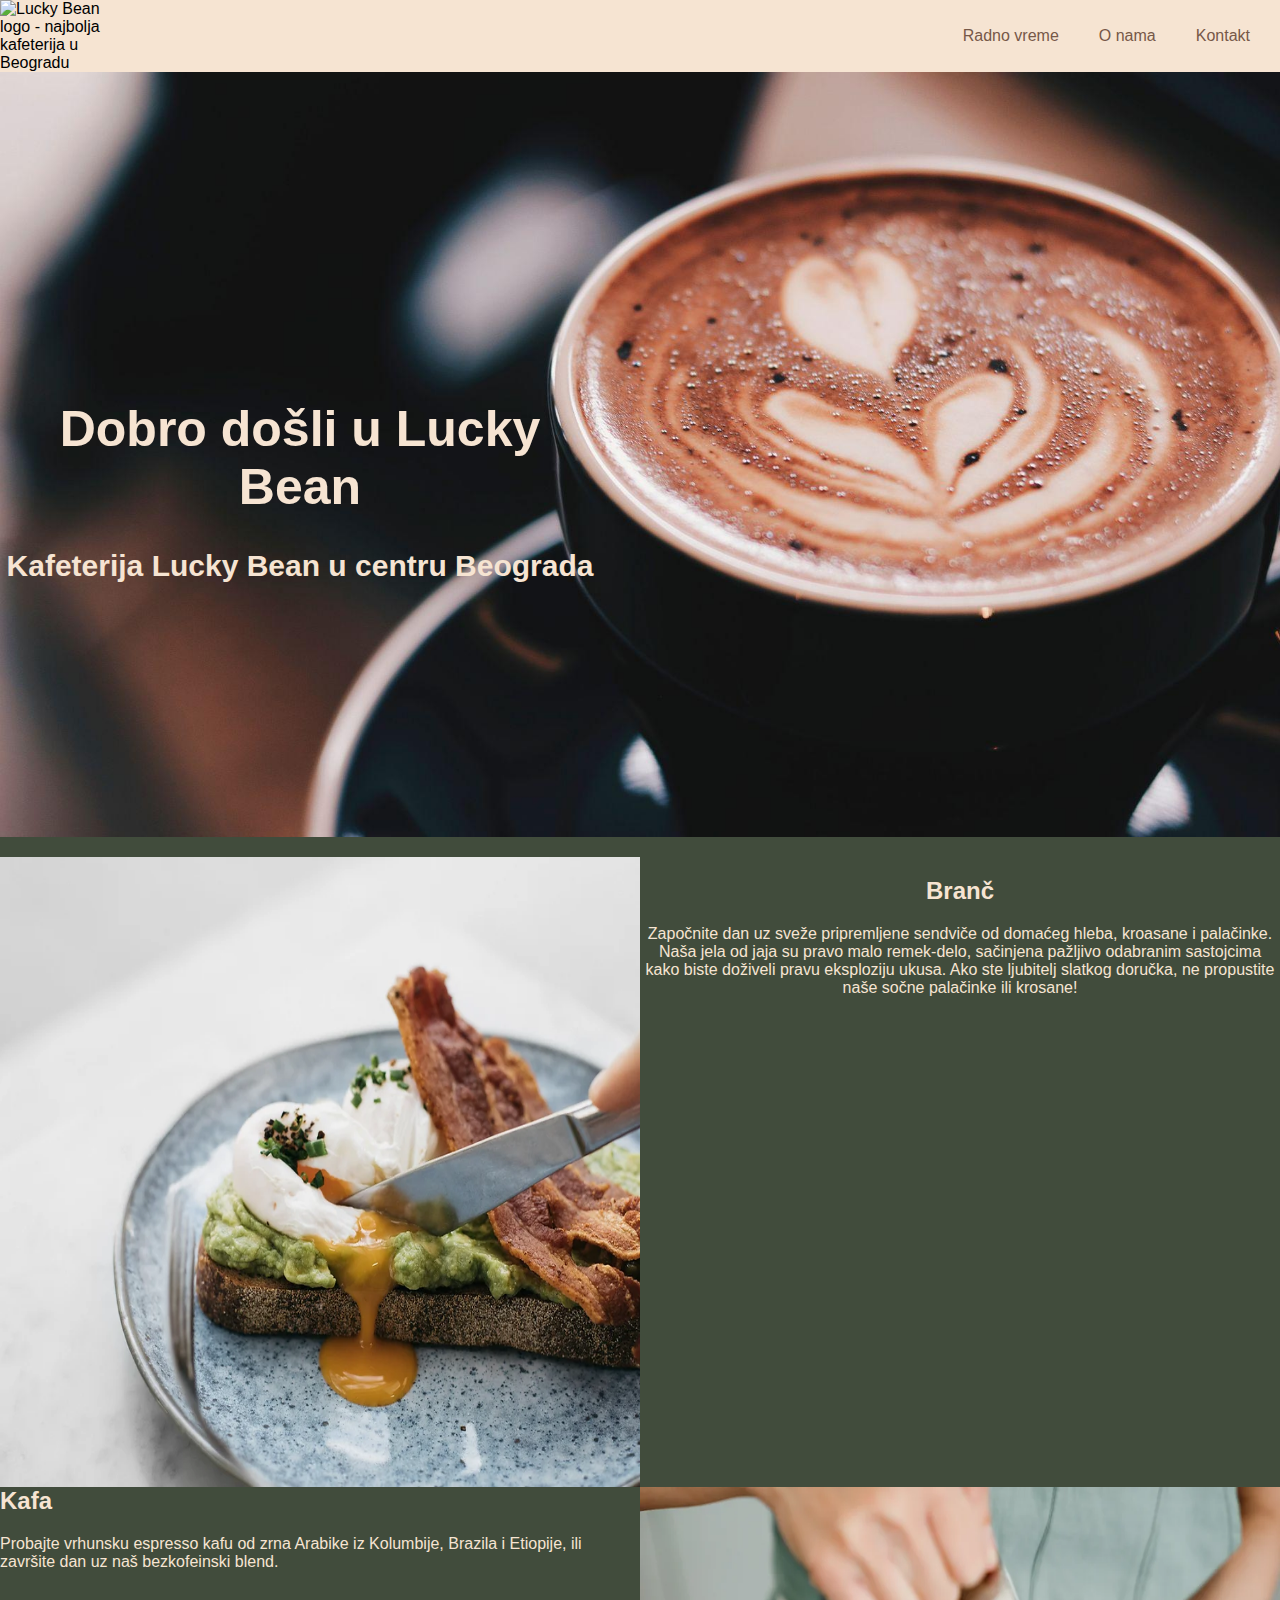
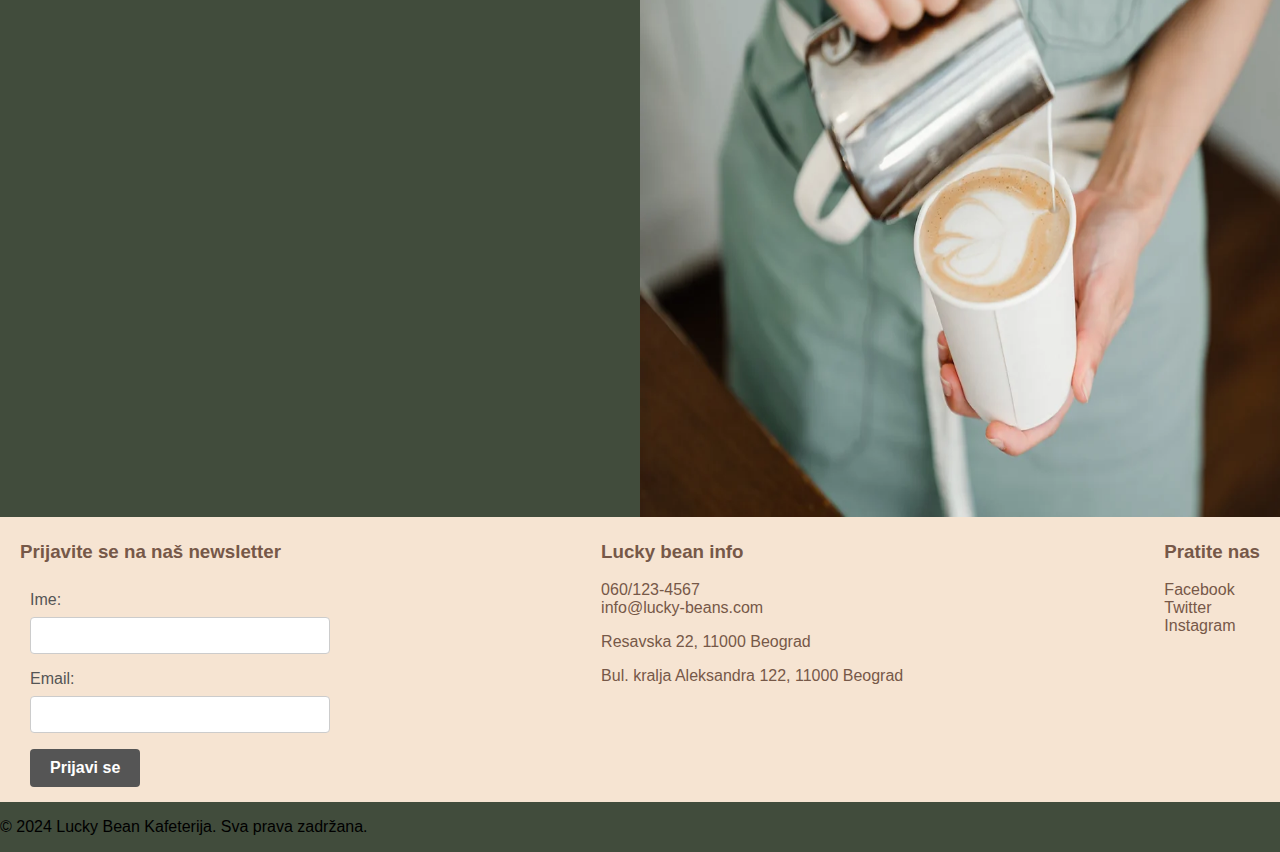
==== commit bbb5d6f3: "Update index.html" ====
--- a/index.html
+++ b/index.html
@@ -18,9 +18,6 @@
     
 </head>
 <body>
-    <div id="fb-root"></div>
-<script async defer crossorigin="anonymous" src="https://connect.facebook.net/sr_RS/sdk.js#xfbml=1&version=v21.0"></script>
-
     <header>
         <img class="logo" src="img/bean-logo.PNG" alt="Lucky Bean logo - najbolja kafeterija u Beogradu">
         <nav>
@@ -44,7 +41,7 @@
                 <img src="img/imagecompressor/eat-min.jpg" alt="Branč u Beogradu sa svežim kroasanima i domaćim hlebom">
             </div>
             <div class="tekst1"> 
-                <h1>Branč</h1>
+                <h2>Branč</h2>
                 <p>Započnite dan uz sveže pripremljene sendviče od domaćeg hleba, kroasane i palačinke. Naša jela od jaja su pravo malo remek-delo, sačinjena pažljivo odabranim sastojcima kako biste doživeli pravu eksploziju ukusa. Ako ste ljubitelj slatkog doručka, ne propustite naše sočne palačinke ili krosane!</p>
             </div>
         </div>
@@ -54,7 +51,7 @@
                     <img src="img/drink.jpg" alt="Espresso kafa od Arabike u Lucky Bean kafeteriji">
                 </div>
                 <div class="tekst2">
-                    <h1>Kafa</h1>
+                    <h2>Kafa</h2>
                     <p>Probajte vrhunsku espresso kafu od zrna Arabike iz Kolumbije, Brazila i Etiopije, ili završite dan uz naš bezkofeinski blend.</p>
                 </div>
              </div>
@@ -78,23 +75,11 @@
                 <p>Resavska 22, 11000 Beograd</p>
                 <p>Bul. kralja Aleksandra 122, 11000 Beograd </p>
             </div>
-             <div class="mreze">
-            <h3>Pratite nas</h3>
+            <div class="mreze">
+               <h3>Pratite nas</h3>
             <a href="#" target="_blank">Facebook</a>
             <a href="#" target="_blank">Twitter</a>
             <a href="#" target="_blank">Instagram</a>
-            <div class="fb-share-button" 
-                 data-href="https://mili-cosovic.github.io/Luckybean/" 
-                 data-layout="button" 
-                 data-size="large">
-            </div>
-            <div class="fb-like" 
-                 data-href="https://mili-cosovic.github.io/Luckybean/" 
-                 data-width="" 
-                 data-layout="button" 
-                 data-action="like" 
-                 data-size="large" 
-                 data-share="true">
             </div>
         </div>
     </main>
